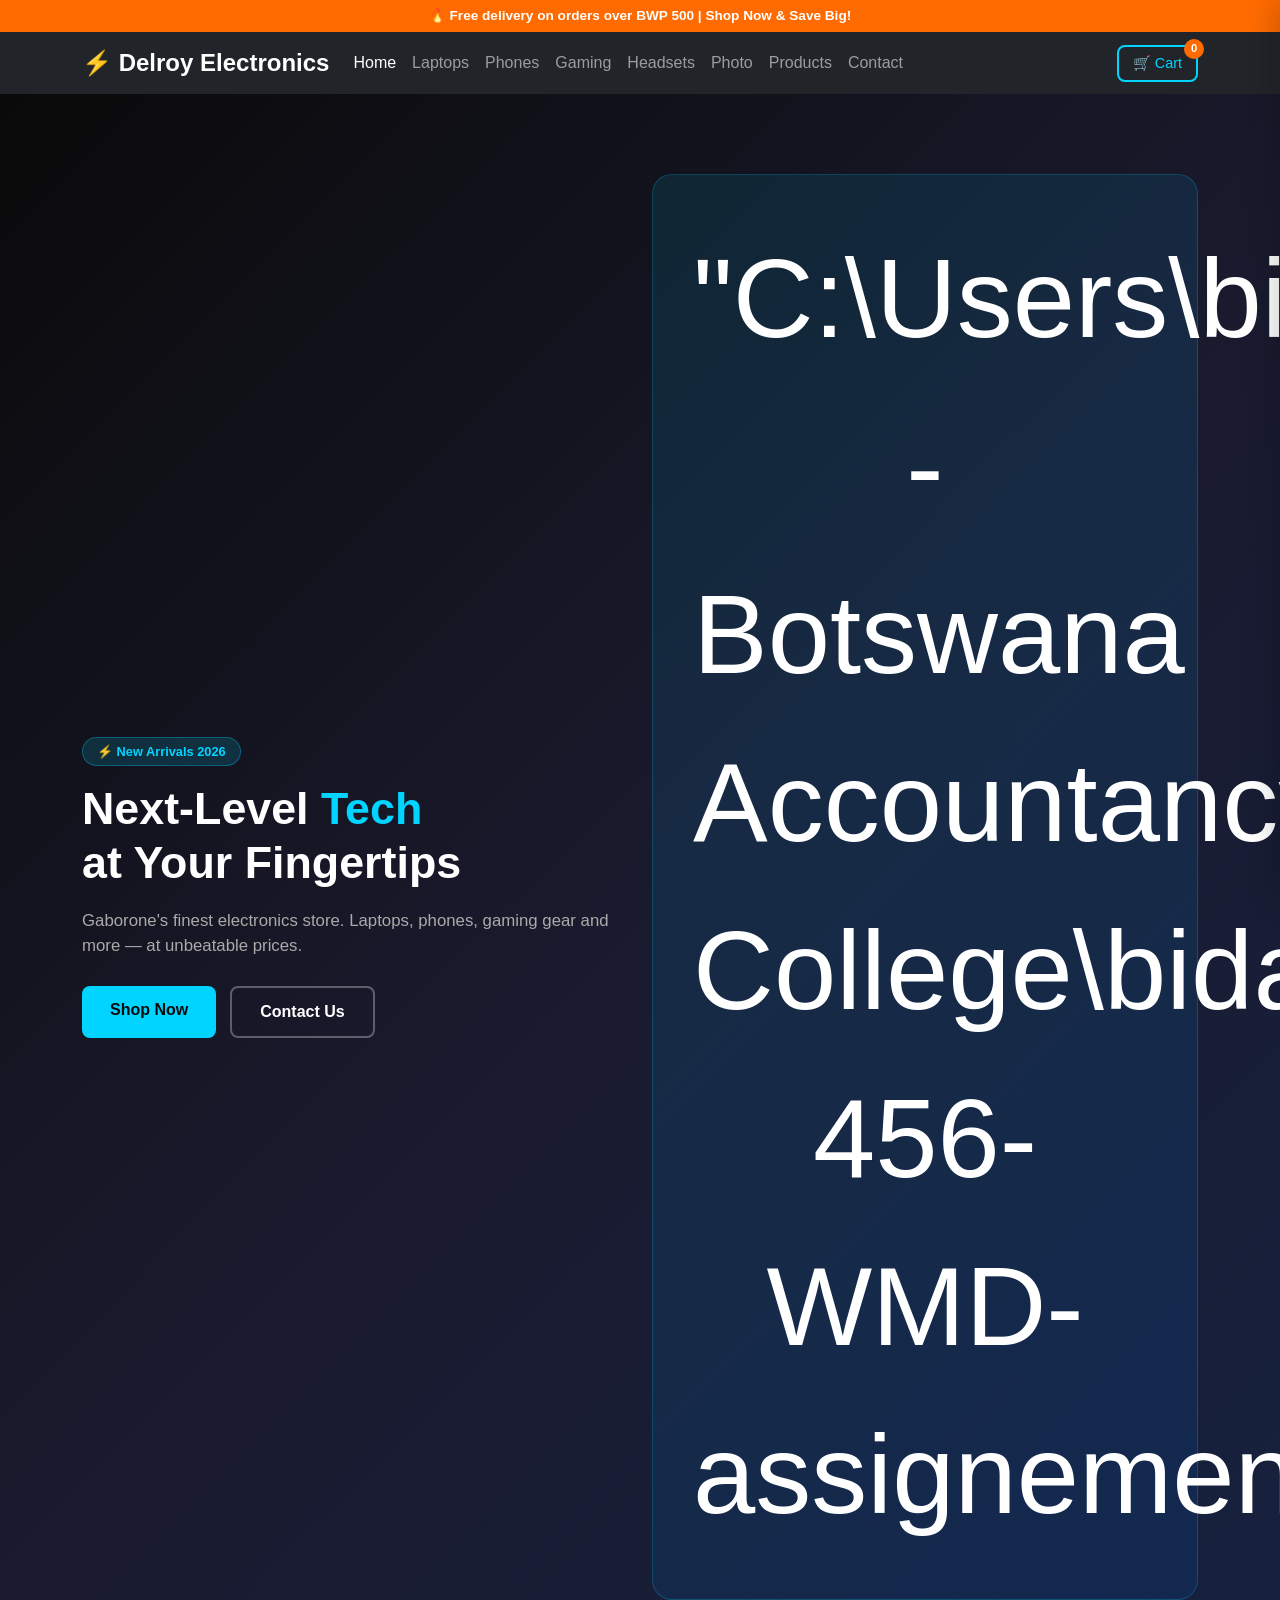
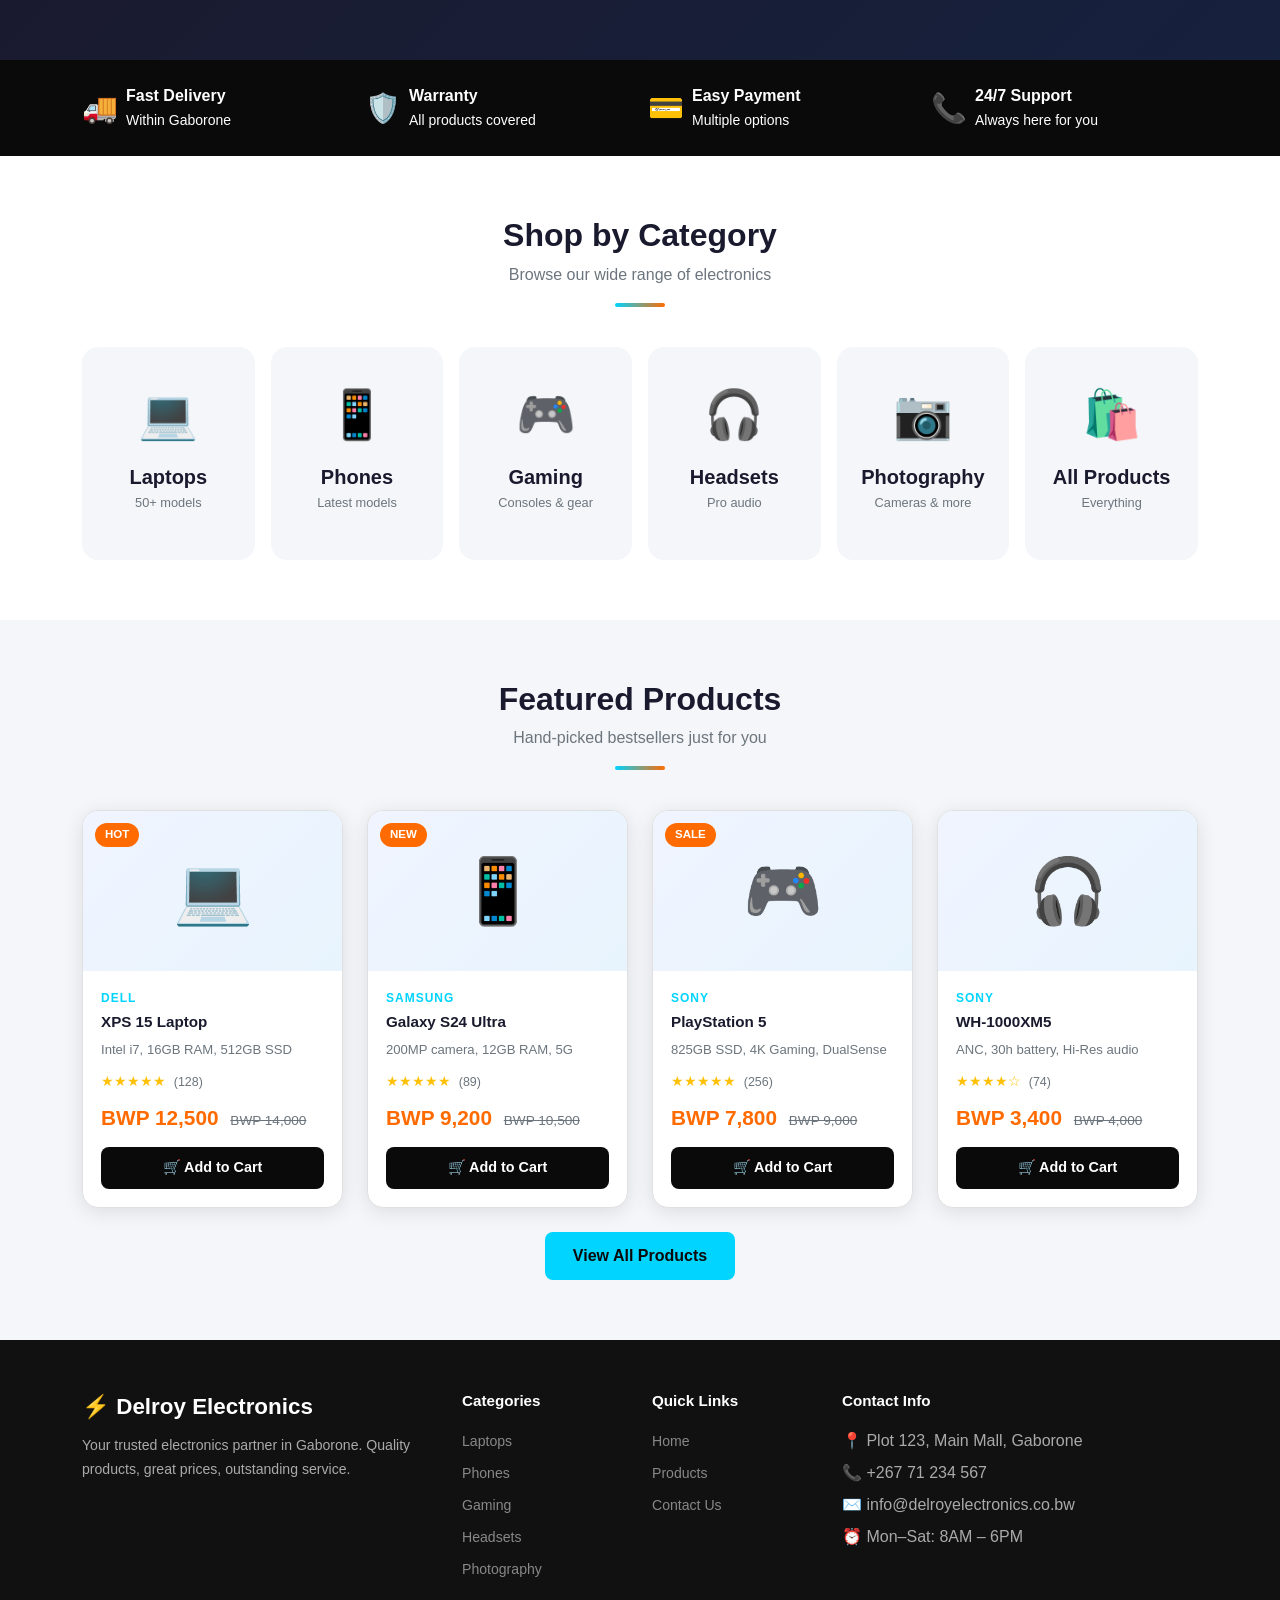
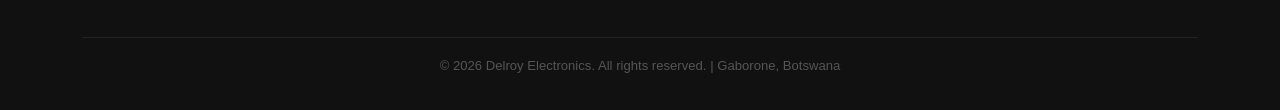
==== index.html @ 1f6e04e7 "commit" ====
<!DOCTYPE html>
<html lang="en">
<head>
  <meta charset="UTF-8" />
  <meta name="viewport" content="width=device-width, initial-scale=1.0" />
  <meta name="description" content="Delroy Electronics - Your premier electronics store in Gaborone." />
  <title>Delroy Electronics | Home</title>

  <!-- Bootstrap CSS -->
  <link rel="stylesheet" href="https://cdn.jsdelivr.net/npm/bootstrap@5.3.0/dist/css/bootstrap.min.css" />
  <!-- Your own CSS -->
  <link rel="stylesheet" href="css/style.css" />
</head>
<body>

  <!-- TOP BAR -->
  <div class="top-bar">
    🔥 Free delivery on orders over BWP 500 | Shop Now & Save Big!
  </div>

  <!-- NAVBAR -->
  <nav class="navbar navbar-expand-lg navbar-dark bg-dark sticky-top">
    <div class="container">

      <!-- LOGO / BRAND -->
      <a class="navbar-brand fw-bold fs-4" href="index.html">
        ⚡ Delroy Electronics
      </a>

      <!-- HAMBURGER for mobile -->
      <button class="navbar-toggler" type="button"
        data-bs-toggle="collapse" data-bs-target="#navMenu">
        <span class="navbar-toggler-icon"></span>
      </button>

      <!-- NAV LINKS -->
      <div class="collapse navbar-collapse" id="navMenu">
        <ul class="navbar-nav me-auto">
          <li class="nav-item"><a class="nav-link active" href="index.html">Home</a></li>
          <li class="nav-item"><a class="nav-link" href="Computers.html">Laptops</a></li>
          <li class="nav-item"><a class="nav-link" href="Cellphones.html">Phones</a></li>
          <li class="nav-item"><a class="nav-link" href="Gaming.html">Gaming</a></li>
          <li class="nav-item"><a class="nav-link" href="Headphones.html">Headsets</a></li>
          <li class="nav-item"><a class="nav-link" href="Photography & Videography.html">Photo</a></li>
          <li class="nav-item"><a class="nav-link" href="Products.html">Products</a></li>
          <li class="nav-item"><a class="nav-link" href="Contacts.html">Contact</a></li>
        </ul>

        <!-- CART BUTTON -->
        <button class="cart-btn" onclick="openCart()" aria-label="Open cart">
          🛒 Cart
          <span class="cart-badge">0</span>
        </button>
      </div>

    </div>
  </nav>

  <!-- HERO SECTION -->
  <section class="hero">
    <div class="container">
      <div class="row align-items-center">

        <div class="col-lg-6">
          <div class="hero-badge">⚡ New Arrivals 2026</div>
          <h1>Next-Level <span>Tech</span><br>at Your Fingertips</h1>
          <p>Gaborone's finest electronics store. Laptops, phones, gaming gear and more — at unbeatable prices.</p>
          <div class="hero-btns">
            <a href="Products.html" class="btn-primary-custom">Shop Now</a>
            <a href="Contacts.html" class="btn-outline-custom">Contact Us</a>
          </div>
        </div>

        <div class="col-lg-6 text-center mt-4 mt-lg-0">
          <div class="hero-image-box">"C:\Users\bida2\OneDrive - Botswana Accountancy College\bida25-456-WMD-assignement\images\OIP.webp" </div>
        </div>

      </div>
    </div>
  </section>

  <!-- FEATURES STRIP -->
  <div class="features-strip">
    <div class="container">
      <div class="row g-3 text-white">
        <div class="col-6 col-md-3 d-flex align-items-center gap-2">
          <span style="font-size:1.8rem">🚚</span>
          <div><strong>Fast Delivery</strong><br><small>Within Gaborone</small></div>
        </div>
        <div class="col-6 col-md-3 d-flex align-items-center gap-2">
          <span style="font-size:1.8rem">🛡️</span>
          <div><strong>Warranty</strong><br><small>All products covered</small></div>
        </div>
        <div class="col-6 col-md-3 d-flex align-items-center gap-2">
          <span style="font-size:1.8rem">💳</span>
          <div><strong>Easy Payment</strong><br><small>Multiple options</small></div>
        </div>
        <div class="col-6 col-md-3 d-flex align-items-center gap-2">
          <span style="font-size:1.8rem">📞</span>
          <div><strong>24/7 Support</strong><br><small>Always here for you</small></div>
        </div>
      </div>
    </div>
  </div>

  <!-- CATEGORIES SECTION -->
  <section class="categories-section">
    <div class="container">
      <div class="section-title">
        <h2>Shop by Category</h2>
        <p>Browse our wide range of electronics</p>
        <div class="title-line"></div>
      </div>
      <div class="row g-3">
        <div class="col-6 col-md-4 col-lg-2">
          <a href="Computers.html" class="category-card">
            <span class="category-icon">💻</span>
            <h5>Laptops</h5><p>50+ models</p>
          </a>
        </div>
        <div class="col-6 col-md-4 col-lg-2">
          <a href="Cellphones.html" class="category-card">
            <span class="category-icon">📱</span>
            <h5>Phones</h5><p>Latest models</p>
          </a>
        </div>
        <div class="col-6 col-md-4 col-lg-2">
          <a href="Gaming.html" class="category-card">
            <span class="category-icon">🎮</span>
            <h5>Gaming</h5><p>Consoles & gear</p>
          </a>
        </div>
        <div class="col-6 col-md-4 col-lg-2">
          <a href="Headphones.html" class="category-card">
            <span class="category-icon">🎧</span>
            <h5>Headsets</h5><p>Pro audio</p>
          </a>
        </div>
        <div class="col-6 col-md-4 col-lg-2">
          <a href="Photography & Videography.html" class="category-card">
            <span class="category-icon">📷</span>
            <h5>Photography</h5><p>Cameras & more</p>
          </a>
        </div>
        <div class="col-6 col-md-4 col-lg-2">
          <a href="Products.html" class="category-card">
            <span class="category-icon">🛍️</span>
            <h5>All Products</h5><p>Everything</p>
          </a>
        </div>
      </div>
    </div>
  </section>

  <!-- FEATURED PRODUCTS -->
  <section class="products-section">
    <div class="container">
      <div class="section-title">
        <h2>Featured Products</h2>
        <p>Hand-picked bestsellers just for you</p>
        <div class="title-line"></div>
      </div>
      <div class="row g-4">

        <div class="col-6 col-md-4 col-lg-3">
          <div class="product-card">
            <div class="product-img">
              💻 <span class="product-badge">HOT</span>
            </div>
            <div class="product-body">
              <div class="product-brand">Dell</div>
              <div class="product-name">XPS 15 Laptop</div>
              <div class="product-desc">Intel i7, 16GB RAM, 512GB SSD</div>
              <div class="product-rating">★★★★★ <span>(128)</span></div>
              <div class="product-price">BWP 12,500 <span class="old-price">BWP 14,000</span></div>
              <button class="btn-add-cart"
                onclick="handleAddToCart(this,'dell-xps','Dell XPS 15',12500,'💻')">
                🛒 Add to Cart
              </button>
            </div>
          </div>
        </div>

        <div class="col-6 col-md-4 col-lg-3">
          <div class="product-card">
            <div class="product-img">
              📱 <span class="product-badge">NEW</span>
            </div>
            <div class="product-body">
              <div class="product-brand">Samsung</div>
              <div class="product-name">Galaxy S24 Ultra</div>
              <div class="product-desc">200MP camera, 12GB RAM, 5G</div>
              <div class="product-rating">★★★★★ <span>(89)</span></div>
              <div class="product-price">BWP 9,200 <span class="old-price">BWP 10,500</span></div>
              <button class="btn-add-cart"
                onclick="handleAddToCart(this,'s24','Samsung S24 Ultra',9200,'📱')">
                🛒 Add to Cart
              </button>
            </div>
          </div>
        </div>

        <div class="col-6 col-md-4 col-lg-3">
          <div class="product-card">
            <div class="product-img">
              🎮 <span class="product-badge">SALE</span>
            </div>
            <div class="product-body">
              <div class="product-brand">Sony</div>
              <div class="product-name">PlayStation 5</div>
              <div class="product-desc">825GB SSD, 4K Gaming, DualSense</div>
              <div class="product-rating">★★★★★ <span>(256)</span></div>
              <div class="product-price">BWP 7,800 <span class="old-price">BWP 9,000</span></div>
              <button class="btn-add-cart"
                onclick="handleAddToCart(this,'ps5','PlayStation 5',7800,'🎮')">
                🛒 Add to Cart
              </button>
            </div>
          </div>
        </div>

        <div class="col-6 col-md-4 col-lg-3">
          <div class="product-card">
            <div class="product-img">🎧</div>
            <div class="product-body">
              <div class="product-brand">Sony</div>
              <div class="product-name">WH-1000XM5</div>
              <div class="product-desc">ANC, 30h battery, Hi-Res audio</div>
              <div class="product-rating">★★★★☆ <span>(74)</span></div>
              <div class="product-price">BWP 3,400 <span class="old-price">BWP 4,000</span></div>
              <button class="btn-add-cart"
                onclick="handleAddToCart(this,'xm5','Sony WH-1000XM5',3400,'🎧')">
                🛒 Add to Cart
              </button>
            </div>
          </div>
        </div>

      </div>
      <div class="text-center mt-4">
        <a href="Products.html" class="btn-primary-custom">View All Products</a>
      </div>
    </div>
  </section>

  <!-- FOOTER -->
  <footer>
    <div class="container">
      <div class="row g-4">
        <div class="col-12 col-md-4">
          <div class="footer-brand">
            <div class="brand-name">⚡ Delroy Electronics</div>
            <p>Your trusted electronics partner in Gaborone. Quality products, great prices, outstanding service.</p>
          </div>
        </div>
        <div class="col-6 col-md-2">
          <div class="footer-heading">Categories</div>
          <ul class="footer-links">
            <li><a href="Computers.html">Laptops</a></li>
            <li><a href="Cellphones.html">Phones</a></li>
            <li><a href="Gaming.html">Gaming</a></li>
            <li><a href="Headphones.html">Headsets</a></li>
            <li><a href="Photography & Videography.html">Photography</a></li>
          </ul>
        </div>
        <div class="col-6 col-md-2">
          <div class="footer-heading">Quick Links</div>
          <ul class="footer-links">
            <li><a href="index.html">Home</a></li>
            <li><a href="Products.html">Products</a></li>
            <li><a href="Contacts.html">Contact Us</a></li>
          </ul>
        </div>
        <div class="col-12 col-md-4">
          <div class="footer-heading">Contact Info</div>
          <ul class="footer-links">
            <li>📍 Plot 123, Main Mall, Gaborone</li>
            <li>📞 +267 71 234 567</li>
            <li>✉️ info@delroyelectronics.co.bw</li>
            <li>⏰ Mon–Sat: 8AM – 6PM</li>
          </ul>
        </div>
      </div>
      <div class="footer-bottom">
        <p>&copy; 2026 Delroy Electronics. All rights reserved. | Gaborone, Botswana</p>
      </div>
    </div>
  </footer>

  <!-- CART SIDEBAR -->
  <div class="cart-overlay"></div>
  <div class="cart-sidebar">
    <div class="cart-header">
      <h5>🛒 Your Cart</h5>
      <button class="cart-close" onclick="closeCart()">✕</button>
    </div>
    <div class="cart-body"></div>
    <div class="cart-footer">
      <div class="cart-total">
        <span>Total:</span>
        <span class="total-price cart-total-price">BWP 0.00</span>
      </div>
      <button class="btn-checkout"
        onclick="alert('Please contact us to complete your order.')">
        Checkout →
      </button>
    </div>
  </div>

  <!-- TOAST NOTIFICATION -->
  <div class="toast-cart">
    <span>✅</span>
    <span class="toast-msg"></span>
  </div>

  <!-- Bootstrap JS -->
  <script src="https://cdn.jsdelivr.net/npm/bootstrap@5.3.0/dist/js/bootstrap.bundle.min.js"></script>
  <!-- Your Cart JS -->
  <script src="js/cart.js"></script>

</body>
</html>
---- css/style.css ----
/* ===== CSS VARIABLES ===== */
:root {
  --primary: #0a0a0a;
  --accent: #00d4ff;
  --accent2: #ff6b00;
  --bg: #f4f6f9;
  --white: #ffffff;
  --text: #1a1a2e;
  --text-light: #6c757d;
  --footer-bg: #111111;
  --border: #e0e0e0;
  --shadow: 0 4px 20px rgba(0,0,0,0.1);
  --shadow-hover: 0 8px 32px rgba(0,212,255,0.18);
}

* { margin: 0; padding: 0; box-sizing: border-box; }

body {
  font-family: 'Segoe UI', Tahoma, Geneva, Verdana, sans-serif;
  background: var(--bg);
  color: var(--text);
}

/* TOP BAR */
.top-bar {
  background: var(--accent2);
  color: white;
  text-align: center;
  padding: 6px;
  font-size: 0.85rem;
  font-weight: 600;
}

/* CART BUTTON */
.cart-btn {
  position: relative;
  background: transparent;
  border: 2px solid #00d4ff;
  color: #00d4ff;
  border-radius: 8px;
  padding: 6px 14px;
  font-size: 0.9rem;
  cursor: pointer;
  transition: all 0.2s;
}
.cart-btn:hover { background: #00d4ff; color: #0a0a0a; }
.cart-badge {
  position: absolute;
  top: -8px; right: -8px;
  background: #ff6b00;
  color: white;
  border-radius: 50%;
  width: 20px; height: 20px;
  font-size: 0.7rem;
  display: flex; align-items: center; justify-content: center;
  font-weight: 700;
}

/* HERO */
.hero {
  background: linear-gradient(135deg, #0a0a0a 0%, #1a1a2e 50%, #16213e 100%);
  color: white;
  padding: 80px 0 60px;
}
.hero-badge {
  display: inline-block;
  background: rgba(0,212,255,0.15);
  border: 1px solid rgba(0,212,255,0.3);
  color: #00d4ff;
  padding: 4px 14px;
  border-radius: 20px;
  font-size: 0.8rem;
  font-weight: 600;
  margin-bottom: 16px;
}
.hero h1 { font-size: 2.8rem; font-weight: 900; line-height: 1.2; margin-bottom: 18px; }
.hero h1 span { color: #00d4ff; }
.hero p { font-size: 1.05rem; color: #aaa; margin-bottom: 28px; }
.hero-btns { display: flex; gap: 14px; flex-wrap: wrap; }
.hero-image-box {
  background: linear-gradient(135deg, rgba(0,212,255,0.1), rgba(0,119,255,0.1));
  border: 1px solid rgba(0,212,255,0.2);
  border-radius: 20px;
  padding: 40px;
  font-size: 7rem;
  animation: float 4s ease-in-out infinite;
}
@keyframes float {
  0%, 100% { transform: translateY(0); }
  50% { transform: translateY(-14px); }
}

/* BUTTONS */
.btn-primary-custom {
  background: #00d4ff; color: #0a0a0a;
  border: none; padding: 12px 28px;
  border-radius: 8px; font-weight: 700;
  cursor: pointer; transition: all 0.2s;
  text-decoration: none; display: inline-block;
}
.btn-primary-custom:hover {
  background: #00b8e0; transform: translateY(-2px);
  box-shadow: 0 6px 20px rgba(0,212,255,0.3); color: #0a0a0a;
}
.btn-outline-custom {
  background: transparent; color: white;
  border: 2px solid rgba(255,255,255,0.3);
  padding: 12px 28px; border-radius: 8px;
  font-weight: 600; cursor: pointer;
  transition: all 0.2s; text-decoration: none; display: inline-block;
}
.btn-outline-custom:hover { border-color: white; color: white; }

/* FEATURES STRIP */
.features-strip { background: #0a0a0a; padding: 24px 0; }

/* SECTION TITLES */
.section-title { text-align: center; margin-bottom: 40px; }
.section-title h2 { font-size: 2rem; font-weight: 800; margin-bottom: 8px; }
.section-title p { color: var(--text-light); }
.title-line {
  width: 50px; height: 4px;
  background: linear-gradient(90deg, #00d4ff, #ff6b00);
  border-radius: 2px; margin: 10px auto 0;
}

/* CATEGORIES */
.categories-section { padding: 60px 0; background: white; }
.category-card {
  background: var(--bg); border-radius: 16px;
  padding: 30px 20px; text-align: center;
  text-decoration: none; color: var(--text);
  display: block; transition: all 0.3s;
  border: 2px solid transparent; height: 100%;
}
.category-card:hover {
  border-color: #00d4ff; background: white;
  box-shadow: var(--shadow-hover); transform: translateY(-6px); color: var(--text);
}
.category-icon { font-size: 3rem; margin-bottom: 14px; display: block; }
.category-card h5 { font-weight: 700; margin-bottom: 4px; }
.category-card p { font-size: 0.8rem; color: var(--text-light); }

/* PRODUCTS */
.products-section { padding: 60px 0; }
.product-card {
  background: white; border-radius: 16px;
  overflow: hidden; box-shadow: var(--shadow);
  transition: all 0.3s; height: 100%;
  display: flex; flex-direction: column;
  border: 1px solid var(--border);
}
.product-card:hover { box-shadow: var(--shadow-hover); transform: translateY(-5px); }
.product-img {
  background: linear-gradient(135deg, #f0f4ff, #e8f4fd);
  padding: 30px; text-align: center; font-size: 4rem;
  min-height: 160px; display: flex;
  align-items: center; justify-content: center; position: relative;
}
.product-badge {
  position: absolute; top: 12px; left: 12px;
  background: #ff6b00; color: white;
  padding: 3px 10px; border-radius: 20px;
  font-size: 0.72rem; font-weight: 700;
}
.product-body { padding: 18px; flex: 1; display: flex; flex-direction: column; }
.product-brand { font-size: 0.75rem; color: #00d4ff; font-weight: 700; text-transform: uppercase; letter-spacing: 1px; margin-bottom: 4px; }
.product-name { font-size: 0.95rem; font-weight: 700; margin-bottom: 6px; }
.product-desc { font-size: 0.82rem; color: var(--text-light); margin-bottom: 12px; flex: 1; }
.product-rating { color: #ffc107; font-size: 0.85rem; margin-bottom: 10px; }
.product-rating span { color: var(--text-light); font-size: 0.78rem; margin-left: 4px; }
.product-price { font-size: 1.3rem; font-weight: 900; color: #ff6b00; margin-bottom: 14px; }
.old-price { font-size: 0.85rem; color: var(--text-light); text-decoration: line-through; font-weight: 400; margin-left: 6px; }
.btn-add-cart {
  background: #0a0a0a; color: white; border: none;
  padding: 10px; border-radius: 8px; font-weight: 600;
  font-size: 0.9rem; cursor: pointer; width: 100%; transition: all 0.2s;
}
.btn-add-cart:hover { background: #00d4ff; color: #0a0a0a; }
.btn-add-cart.added { background: #28a745; color: white; }

/* FOOTER */
footer { background: #111; color: #aaa; padding: 50px 0 0; }
.brand-name { font-size: 1.4rem; color: white; font-weight: 900; }
.footer-brand p { font-size: 0.88rem; margin-top: 10px; line-height: 1.7; }
.footer-heading { color: white; font-weight: 700; font-size: 0.95rem; margin-bottom: 16px; }
.footer-links { list-style: none; padding: 0; }
.footer-links li { margin-bottom: 8px; }
.footer-links a { color: #888; text-decoration: none; font-size: 0.88rem; transition: color 0.2s; }
.footer-links a:hover { color: #00d4ff; }
.footer-bottom { border-top: 1px solid #222; padding: 18px 0; margin-top: 40px; text-align: center; font-size: 0.82rem; color: #555; }

/* CART SIDEBAR */
.cart-overlay {
  position: fixed; top: 0; left: 0; width: 100%; height: 100%;
  background: rgba(0,0,0,0.5); z-index: 2000; display: none;
}
.cart-overlay.open { display: block; }
.cart-sidebar {
  position: fixed; top: 0; right: -420px;
  width: 420px; max-width: 100vw; height: 100%;
  background: white; z-index: 2001;
  transition: right 0.3s ease;
  display: flex; flex-direction: column;
  box-shadow: -4px 0 30px rgba(0,0,0,0.2);
}
.cart-sidebar.open { right: 0; }
.cart-header {
  background: #0a0a0a; color: white;
  padding: 20px 24px;
  display: flex; align-items: center; justify-content: space-between;
}
.cart-header h5 { margin: 0; font-weight: 700; }
.cart-close { background: none; border: none; color: white; font-size: 1.4rem; cursor: pointer; }
.cart-body { flex: 1; overflow-y: auto; padding: 20px; }
.cart-item {
  display: flex; gap: 14px; align-items: center;
  padding: 14px 0; border-bottom: 1px solid var(--border);
}
.cart-item-img {
  font-size: 2.2rem; background: var(--bg); border-radius: 10px;
  width: 60px; height: 60px;
  display: flex; align-items: center; justify-content: center; flex-shrink: 0;
}
.cart-item-info { flex: 1; }
.cart-item-info .name { font-weight: 700; font-size: 0.9rem; margin-bottom: 4px; }
.cart-item-info .price { color: #ff6b00; font-weight: 700; }
.cart-item-qty { display: flex; align-items: center; gap: 8px; margin-top: 6px; }
.qty-btn {
  background: var(--bg); border: 1px solid var(--border);
  border-radius: 4px; width: 26px; height: 26px;
  display: flex; align-items: center; justify-content: center;
  cursor: pointer; font-weight: 700; transition: all 0.15s;
}
.qty-btn:hover { background: #00d4ff; color: white; border-color: #00d4ff; }
.qty-num { font-weight: 700; min-width: 20px; text-align: center; }
.remove-item { background: none; border: none; color: #ccc; cursor: pointer; font-size: 1rem; transition: color 0.2s; }
.remove-item:hover { color: #e74c3c; }
.cart-footer { padding: 20px 24px; border-top: 1px solid var(--border); }
.cart-total { display: flex; justify-content: space-between; font-size: 1.1rem; font-weight: 800; margin-bottom: 16px; }
.cart-total .total-price { color: #ff6b00; }
.btn-checkout {
  background: #ff6b00; color: white; border: none;
  padding: 14px; border-radius: 10px; font-weight: 700;
  font-size: 1rem; width: 100%; cursor: pointer; transition: all 0.2s;
}
.btn-checkout:hover { background: #e05e00; }

/* TOAST */
.toast-cart {
  position: fixed; bottom: 24px; right: 24px;
  background: #0a0a0a; color: white;
  padding: 14px 20px; border-radius: 12px;
  display: flex; align-items: center; gap: 10px;
  box-shadow: 0 6px 24px rgba(0,0,0,0.3);
  z-index: 3000; transform: translateY(80px); opacity: 0;
  transition: all 0.3s; font-size: 0.9rem; font-weight: 600;
  border-left: 4px solid #00d4ff;
}
.toast-cart.show { transform: translateY(0); opacity: 1; }

/* RESPONSIVE */
@media (max-width: 768px) {
  .hero h1 { font-size: 1.9rem; }
  .hero-image-box { font-size: 5rem; padding: 30px; }
  .cart-sidebar { width: 100%; }
}
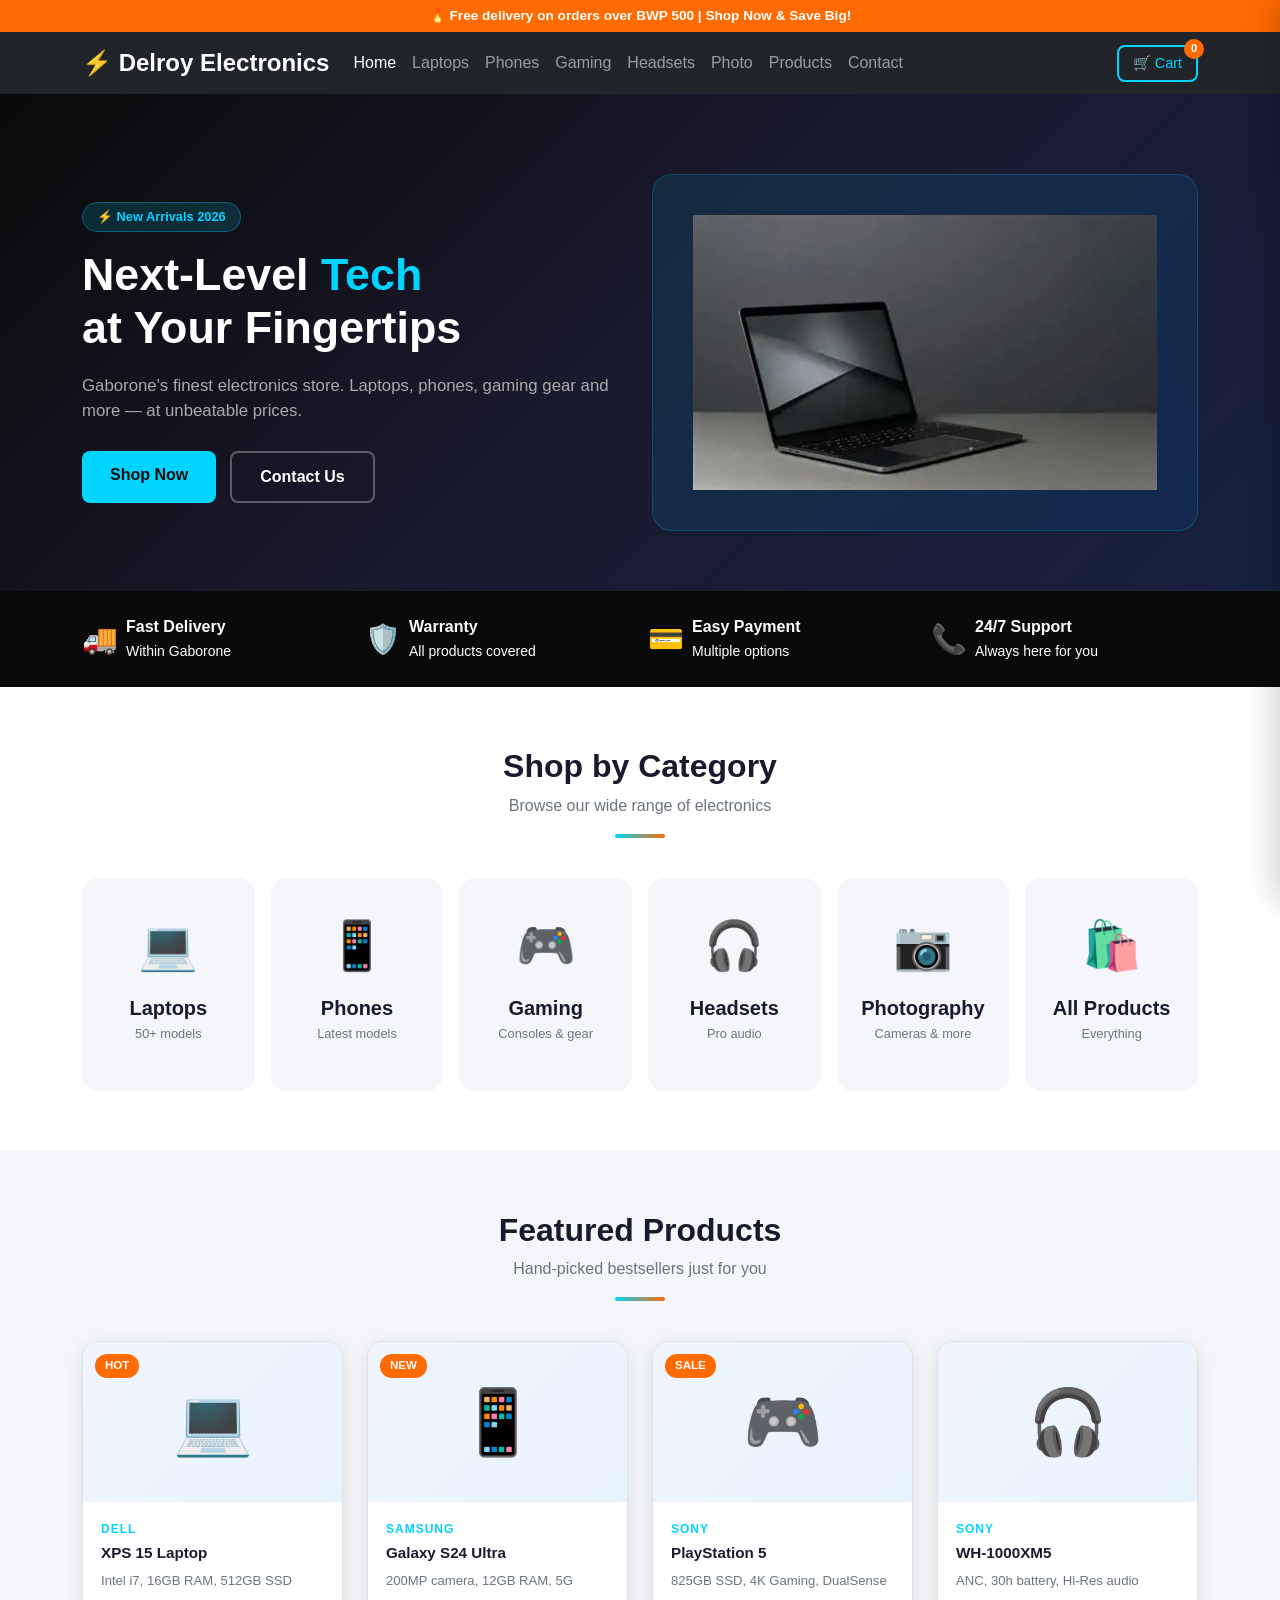
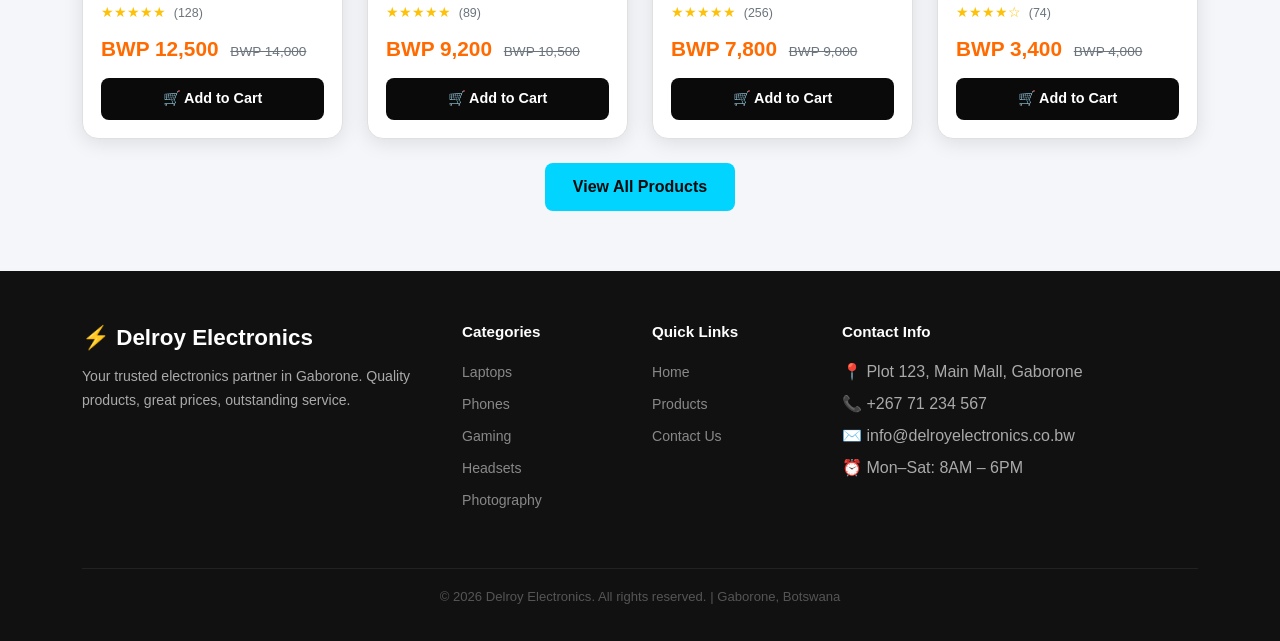
==== commit 9ef108d9: "commit" ====
--- a/index.html
+++ b/index.html
@@ -72,7 +72,7 @@
         </div>
 
         <div class="col-lg-6 text-center mt-4 mt-lg-0">
-          <div class="hero-image-box">"C:\Users\bida2\OneDrive - Botswana Accountancy College\bida25-456-WMD-assignement\images\OIP.webp" </div>
+          <div class="hero-image-box"><img src="images/OIP.webp" alt="Hero Image" class="img-fluid" /></div>
         </div>
 
       </div>
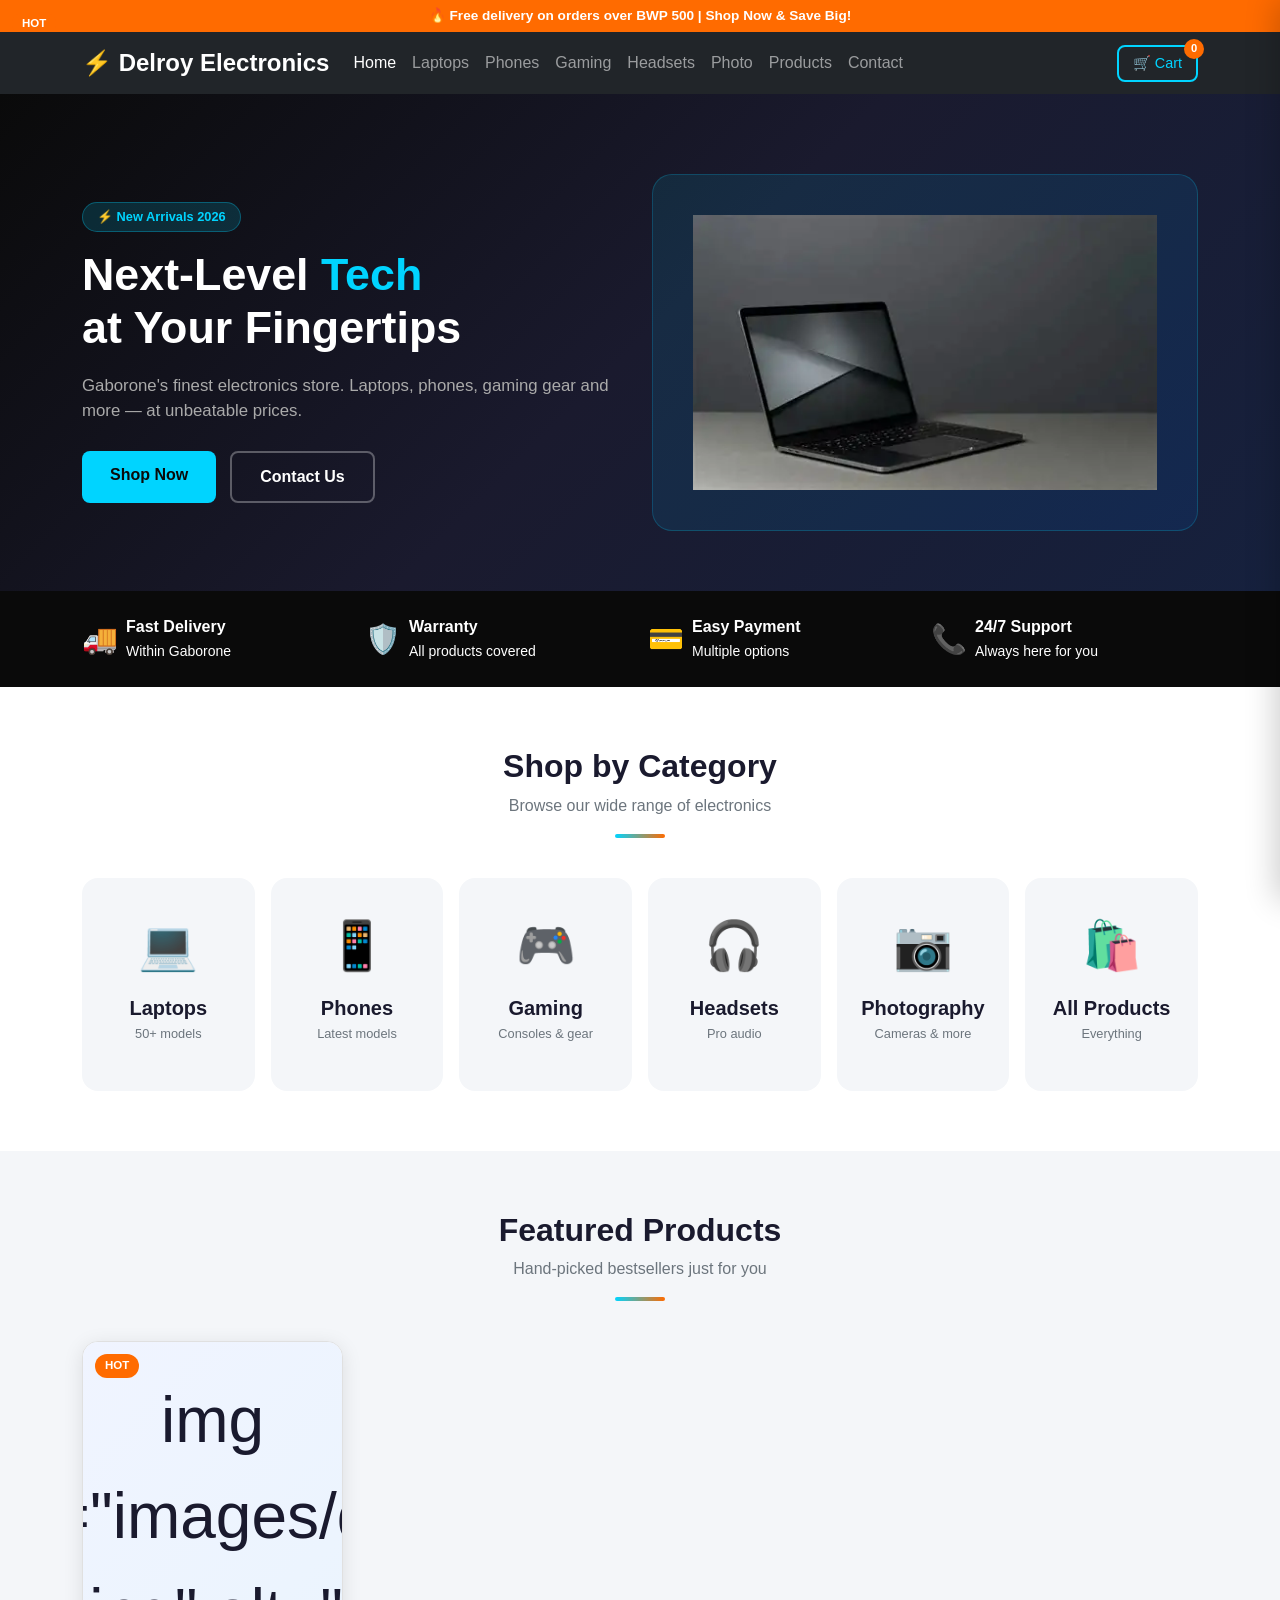
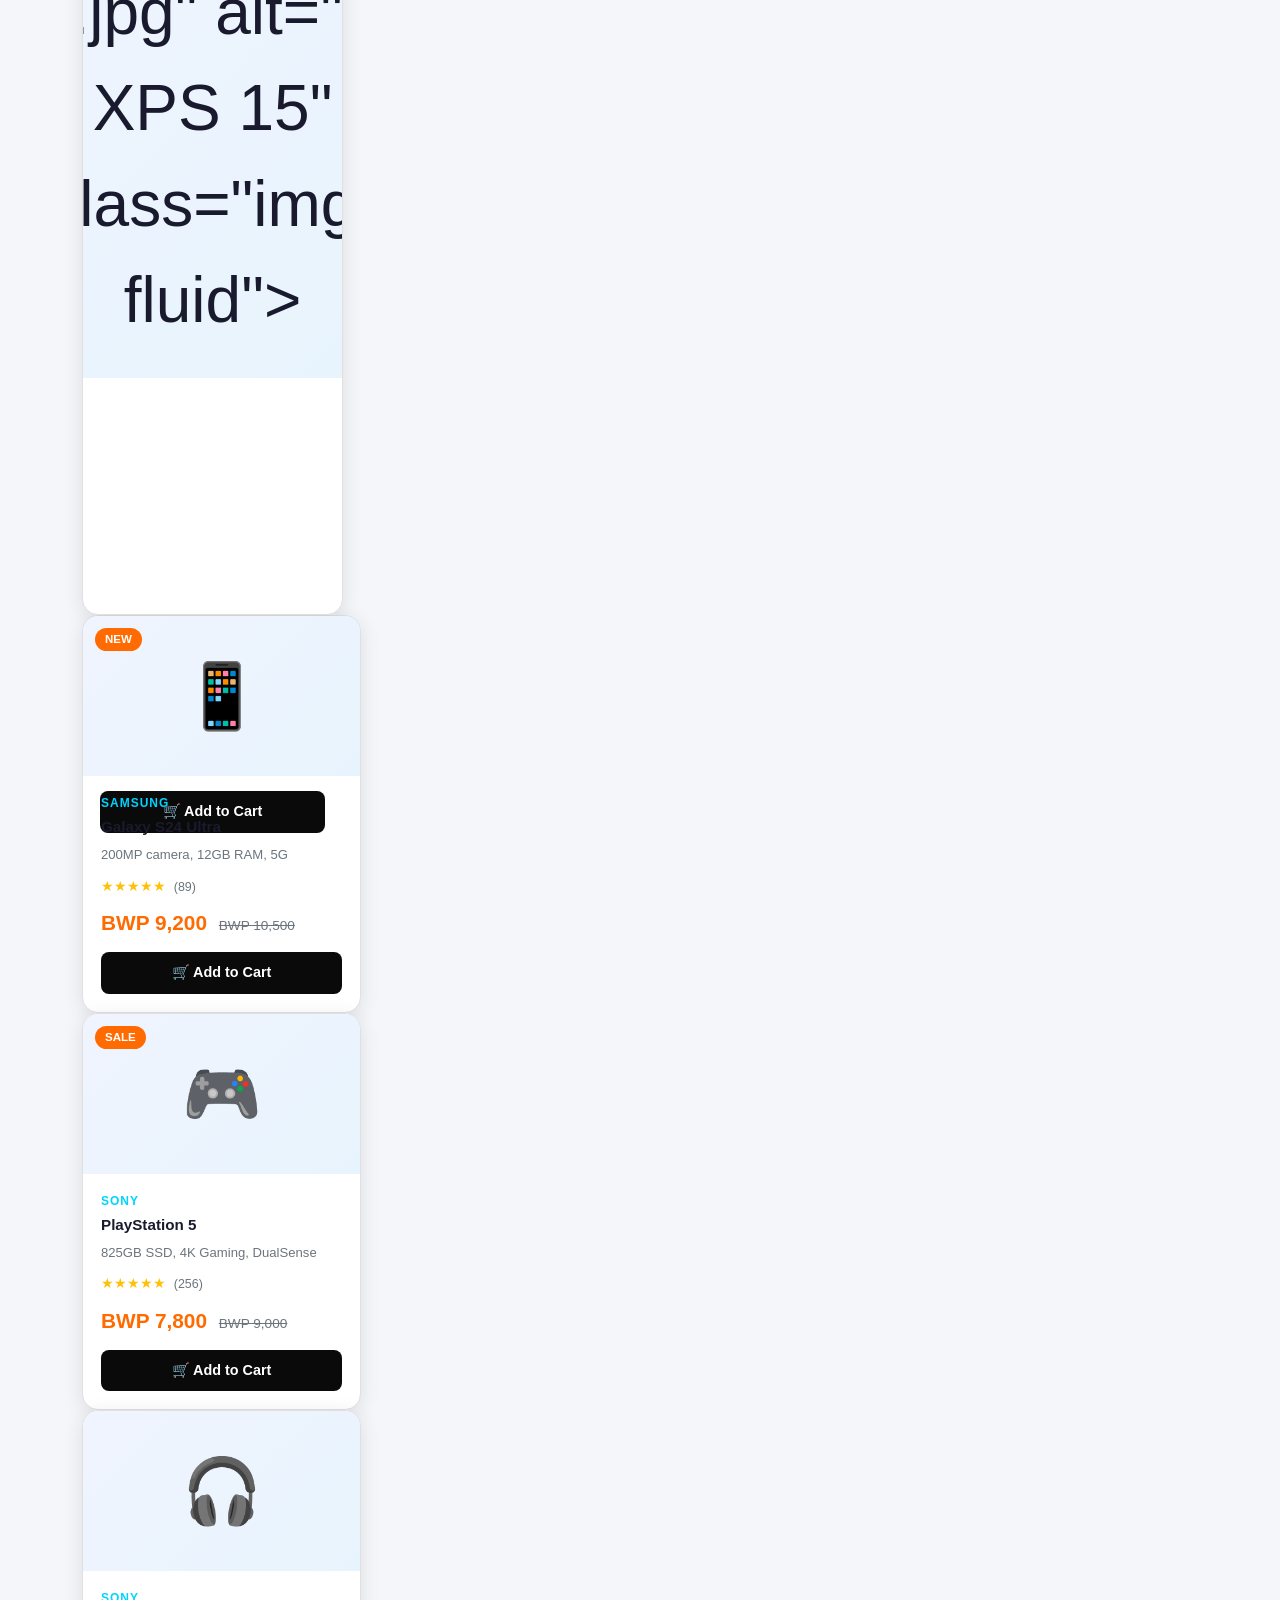
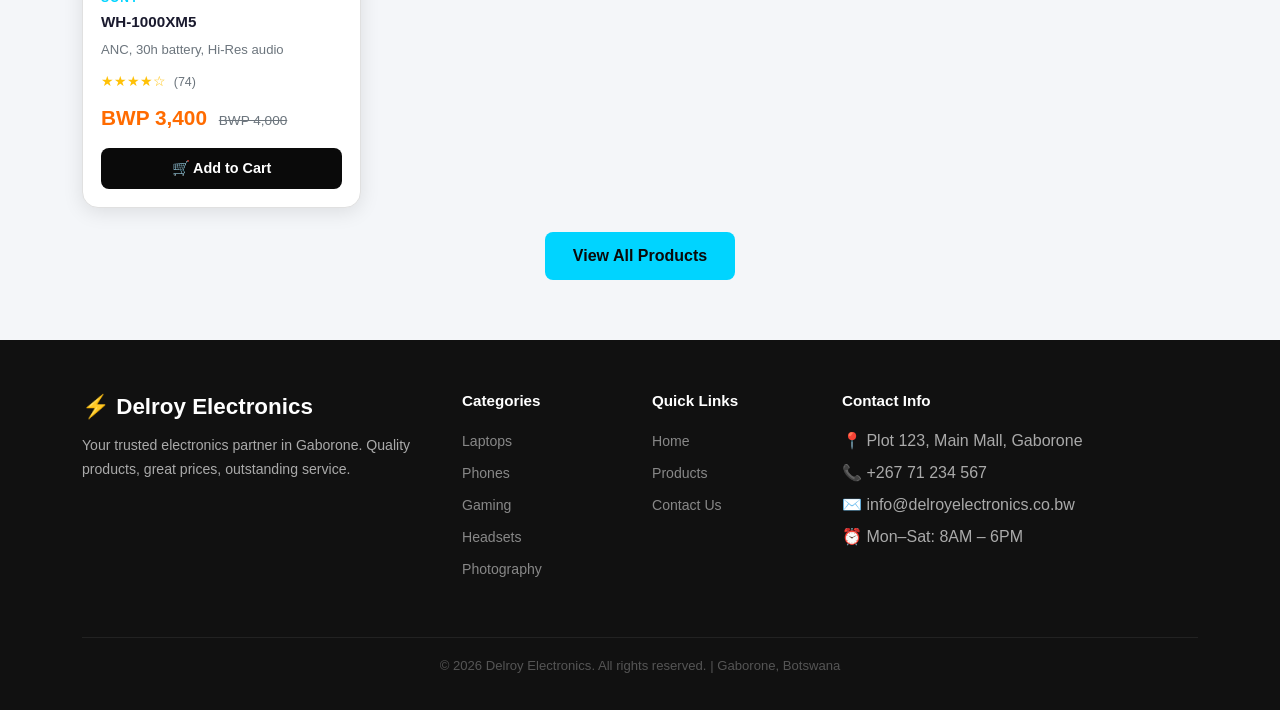
==== commit bc3e1604: "commit" ====
--- a/index.html
+++ b/index.html
@@ -164,8 +164,8 @@
 
         <div class="col-6 col-md-4 col-lg-3">
           <div class="product-card">
-            <div class="product-img">
-              💻 <span class="product-badge">HOT</span>
+            <div class="product-img">img src="images/dell-xps.jpg" alt="Dell XPS 15" class="img-fluid"><span class="product-badge">HOT</span></div>
+             <span class="product-badge">HOT</span>
             </div>
             <div class="product-body">
               <div class="product-brand">Dell</div>
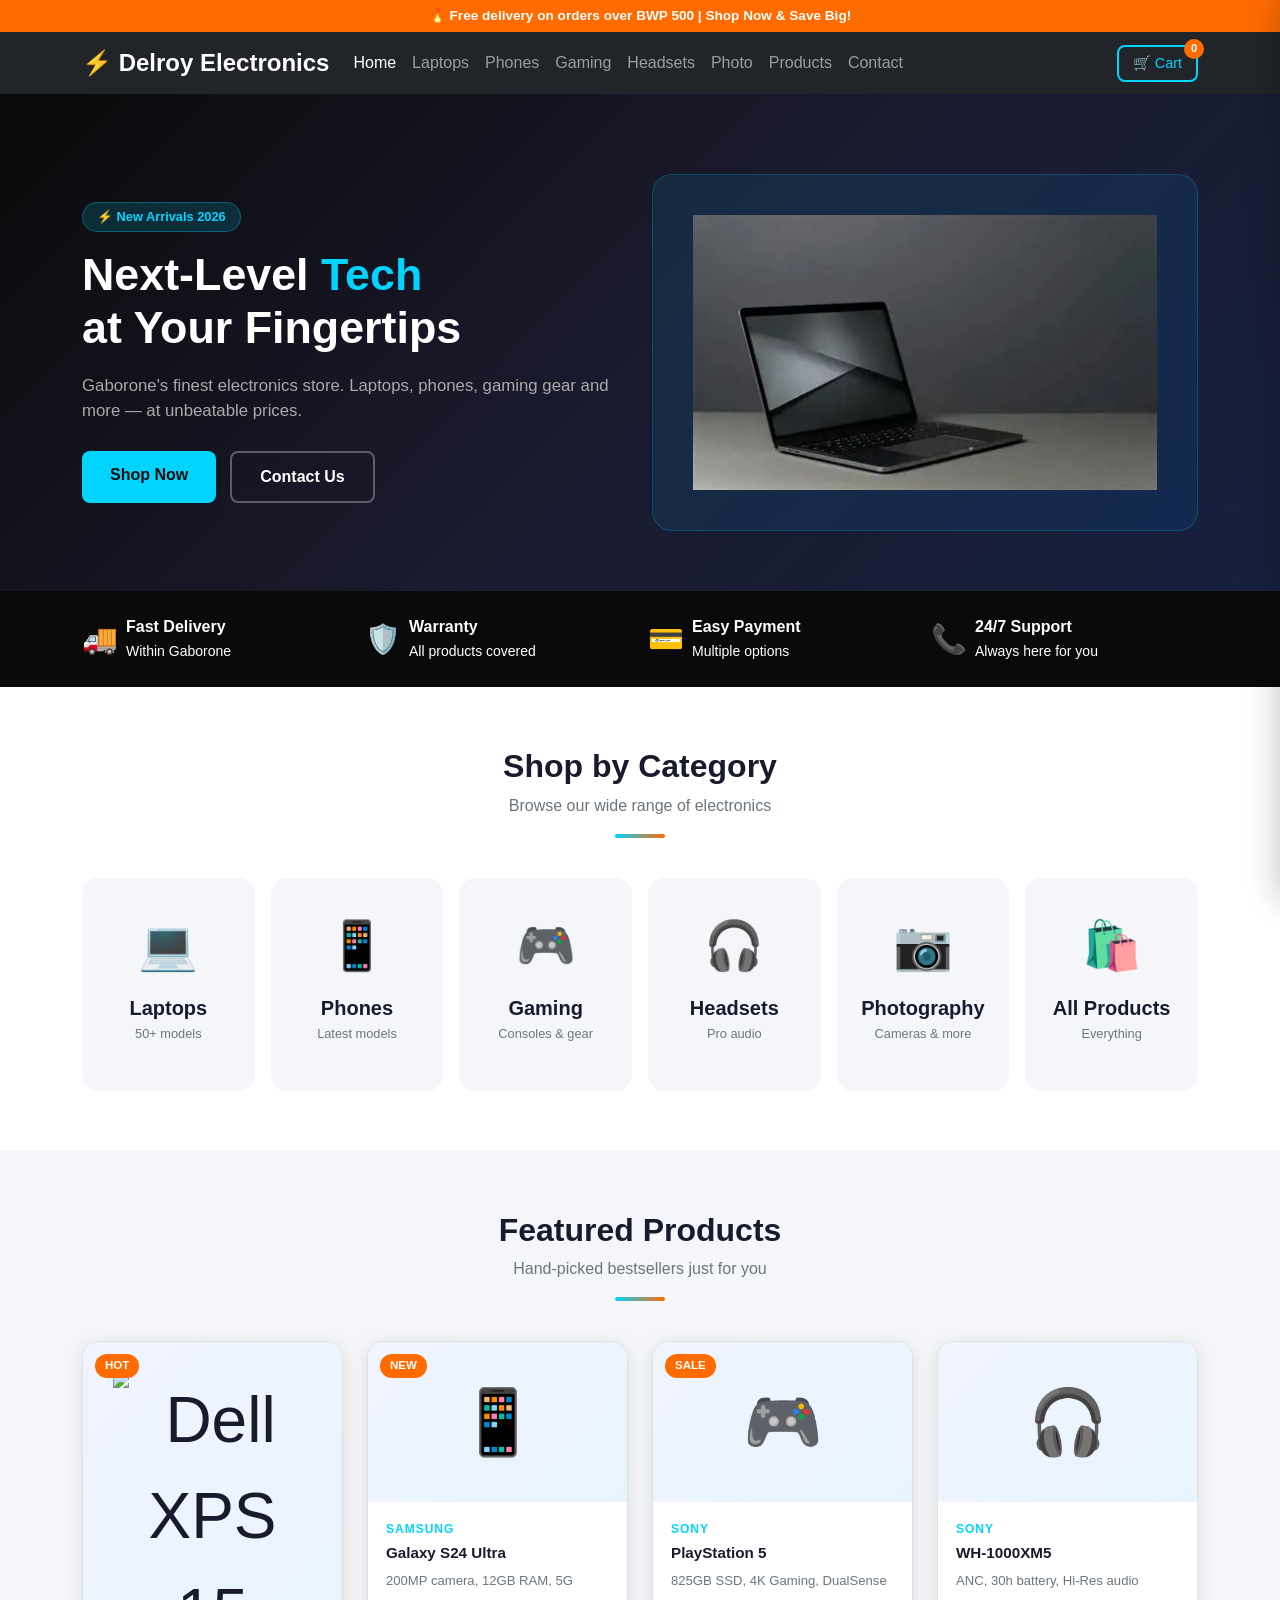
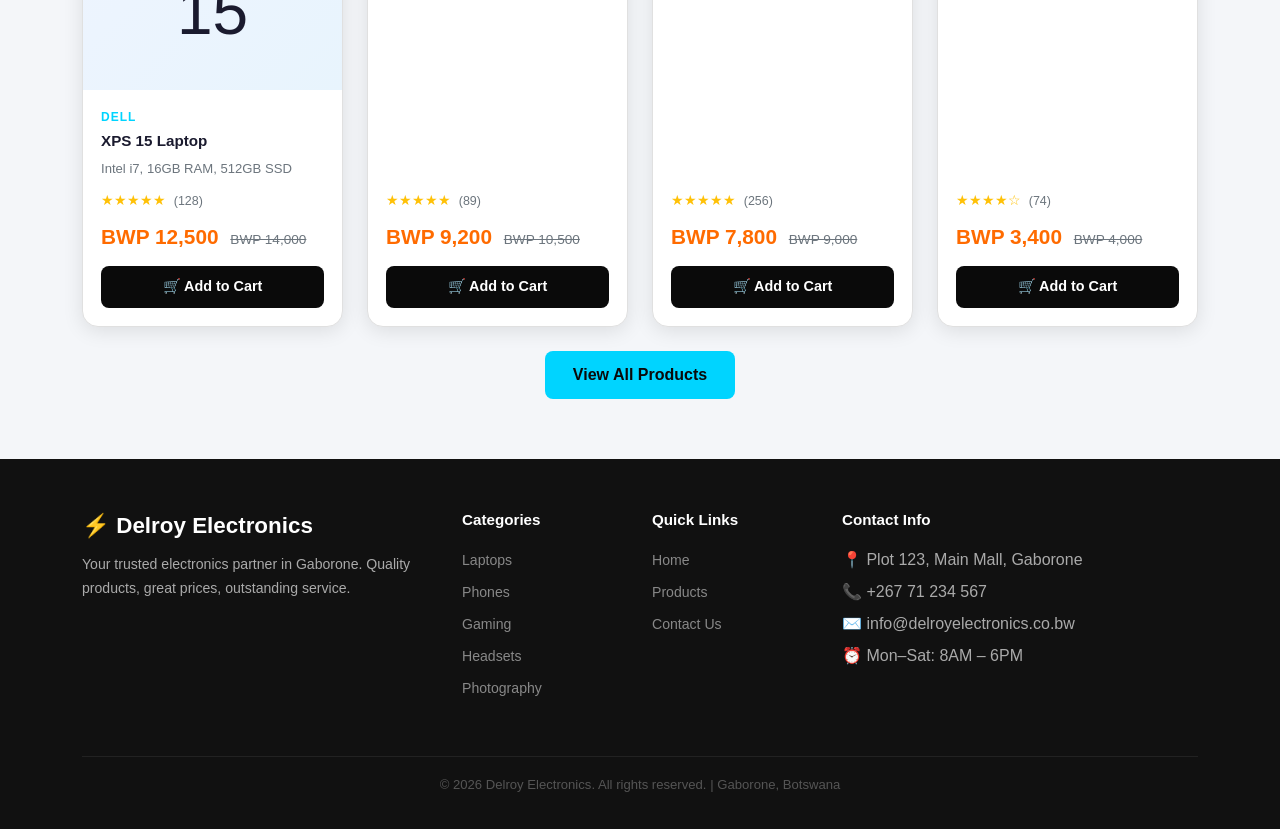
==== commit cb7df0b5: "commit" ====
--- a/index.html
+++ b/index.html
@@ -164,8 +164,9 @@
 
         <div class="col-6 col-md-4 col-lg-3">
           <div class="product-card">
-            <div class="product-img">img src="images/dell-xps.jpg" alt="Dell XPS 15" class="img-fluid"><span class="product-badge">HOT</span></div>
-             <span class="product-badge">HOT</span>
+            <div class="product-img">
+              <img src="images/dellxps.jpg" alt="Dell XPS 15" class="img-fluid">
+              <span class="product-badge">HOT</span>
             </div>
             <div class="product-body">
               <div class="product-brand">Dell</div>
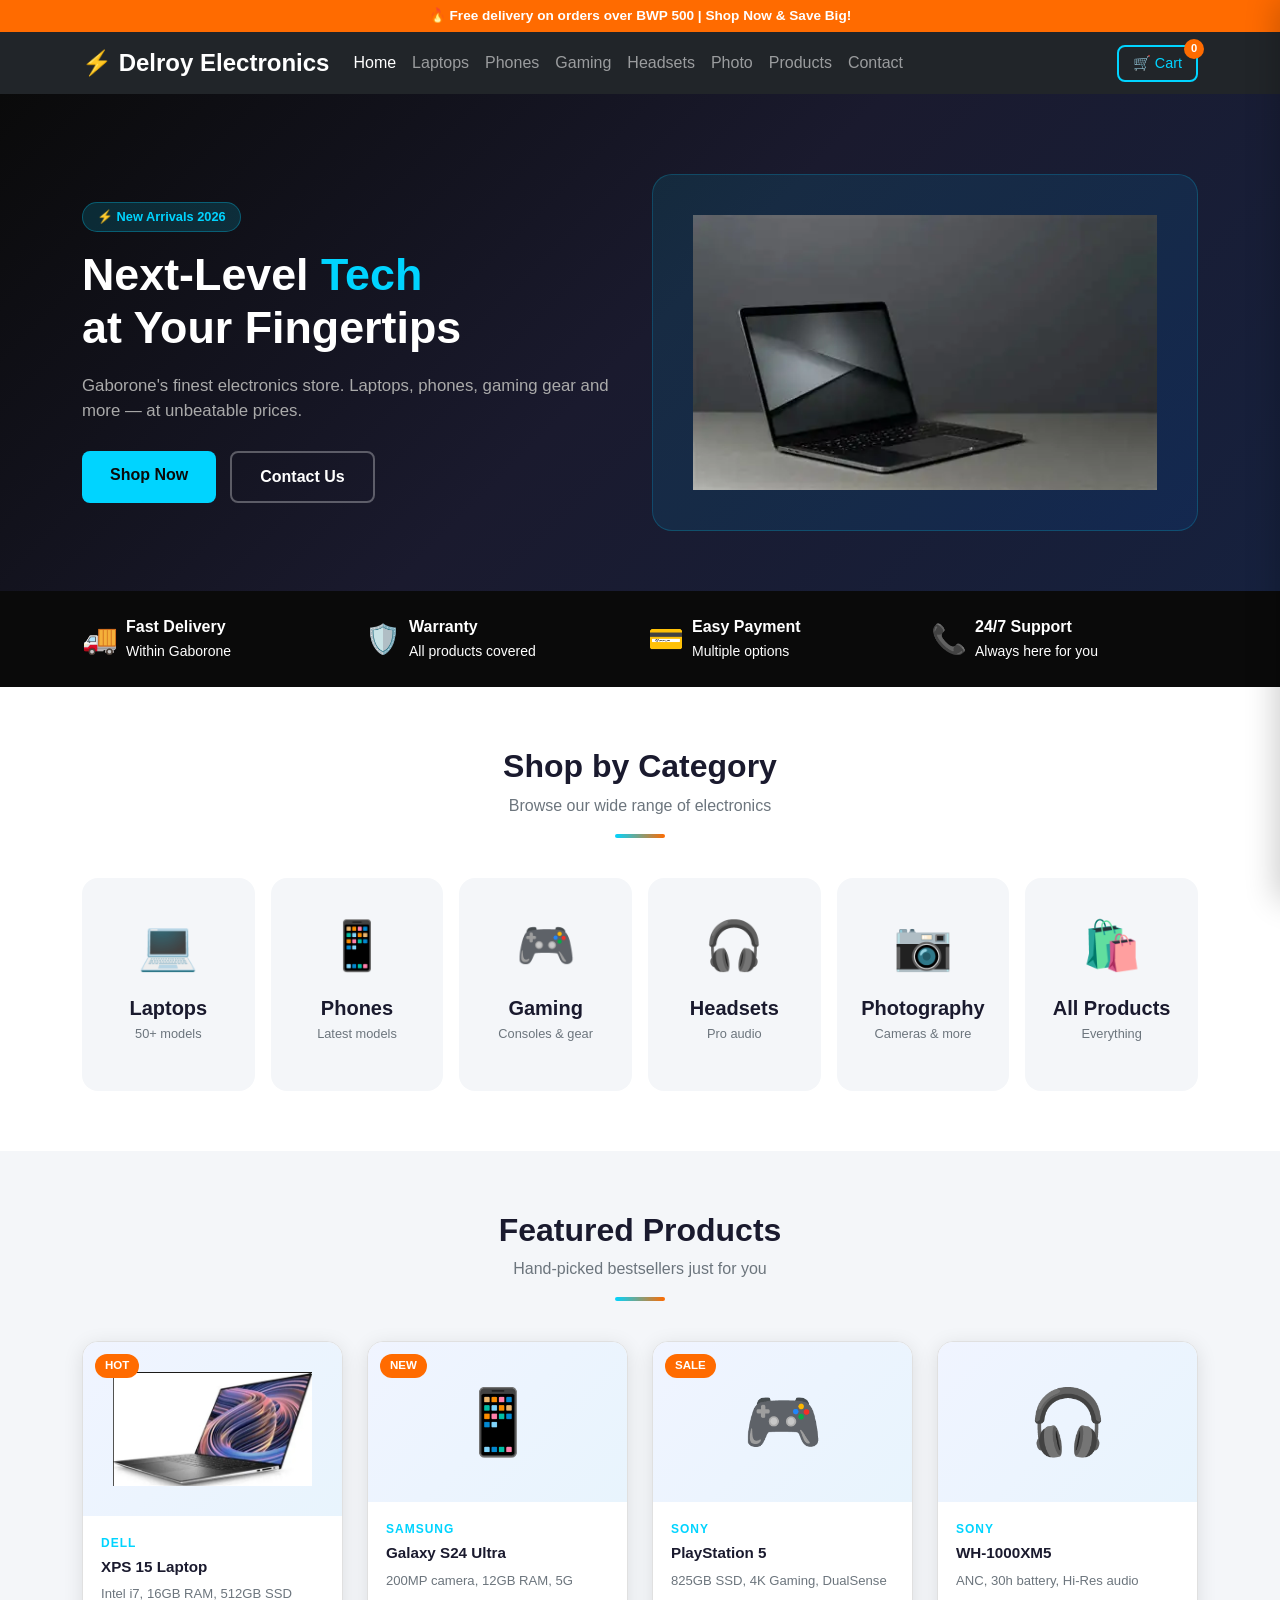
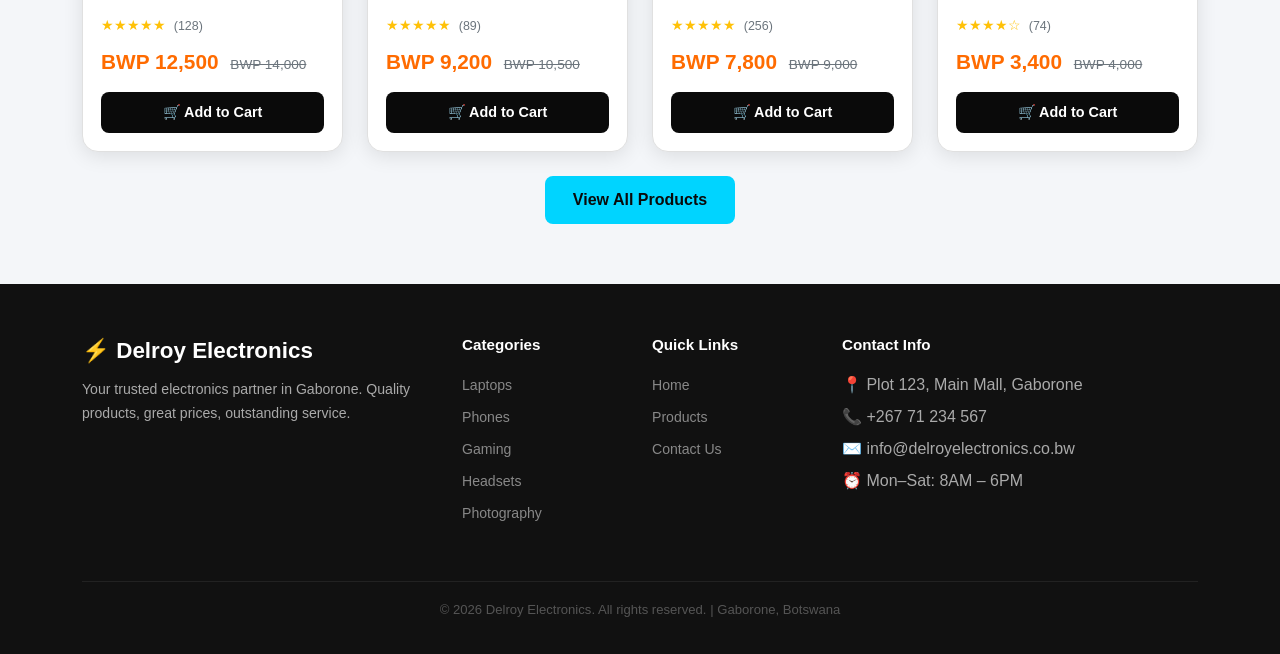
==== commit 25ac29bb: "commit" ====
--- a/index.html
+++ b/index.html
@@ -165,7 +165,7 @@
         <div class="col-6 col-md-4 col-lg-3">
           <div class="product-card">
             <div class="product-img">
-              <img src="images/dellxps.jpg" alt="Dell XPS 15" class="img-fluid">
+              <img src="images/Del.jpeg" alt="Dell XPS 15" class="img-fluid">
               <span class="product-badge">HOT</span>
             </div>
             <div class="product-body">
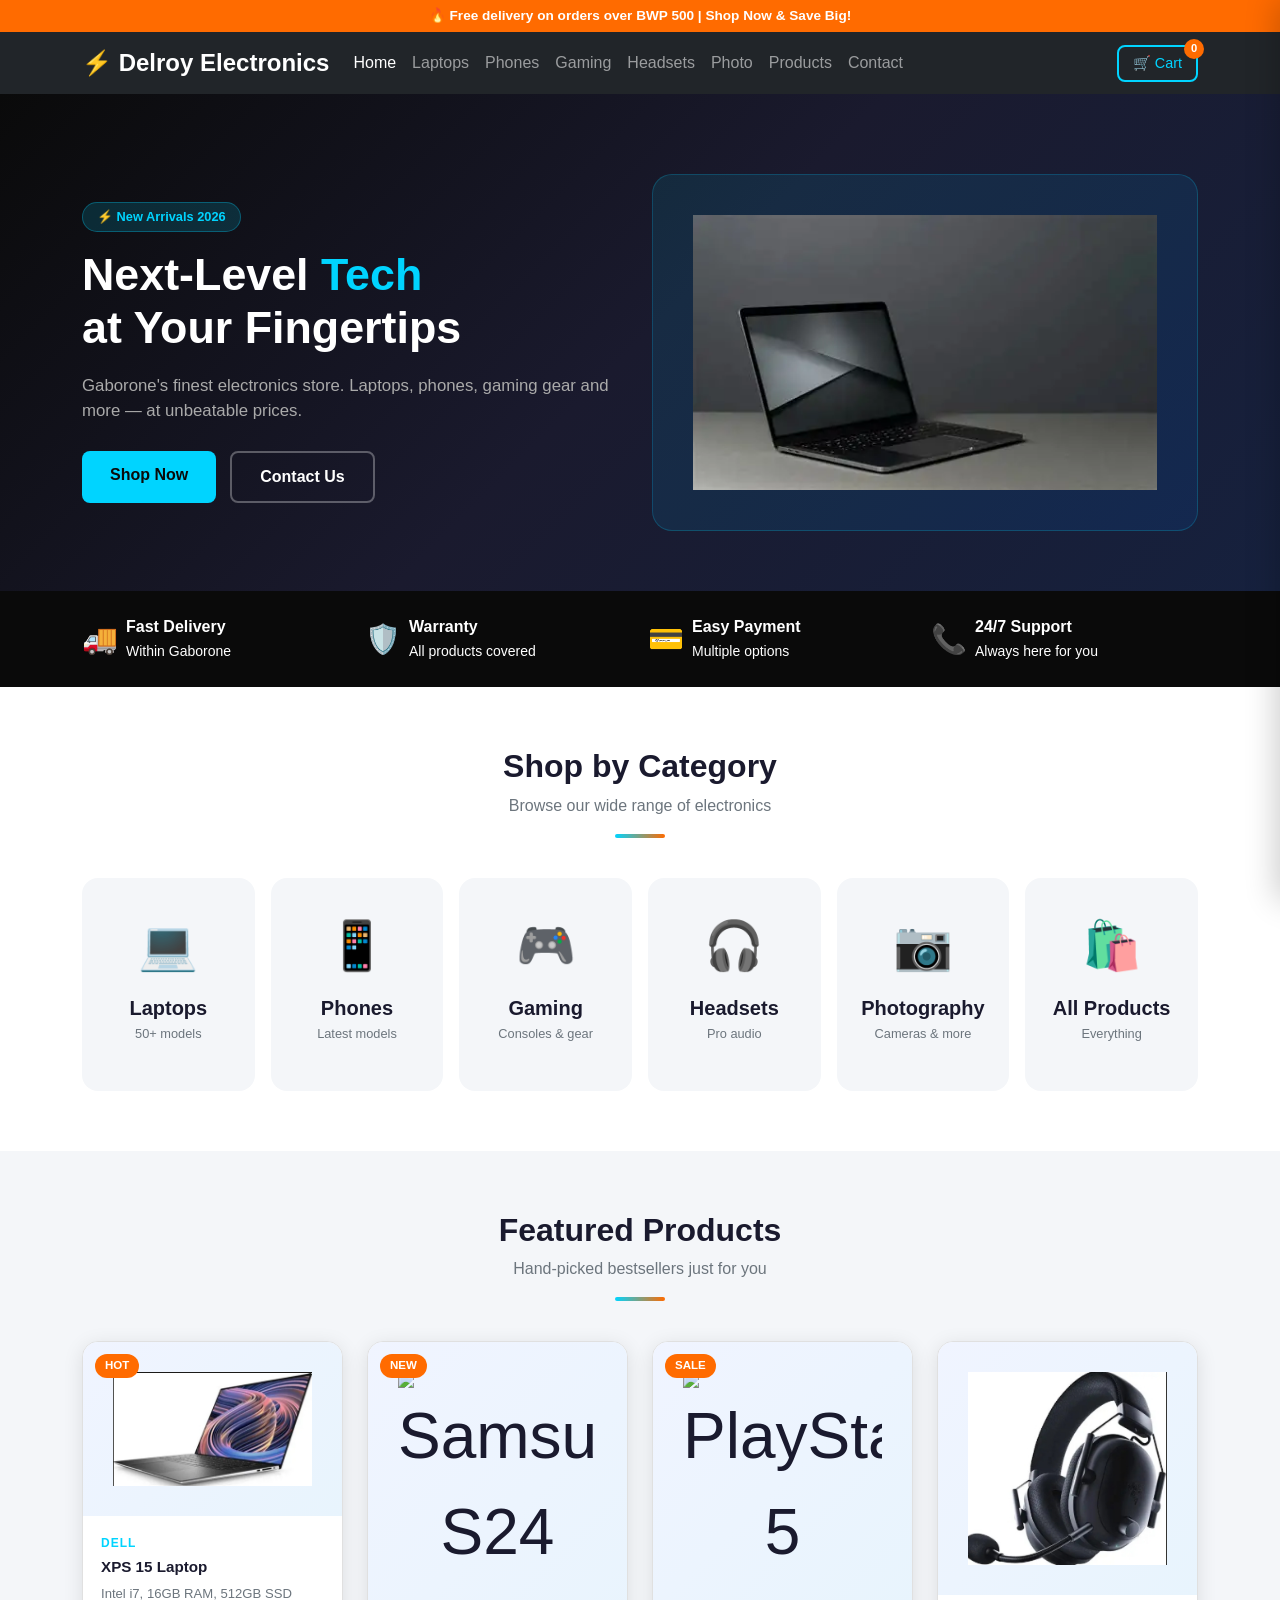
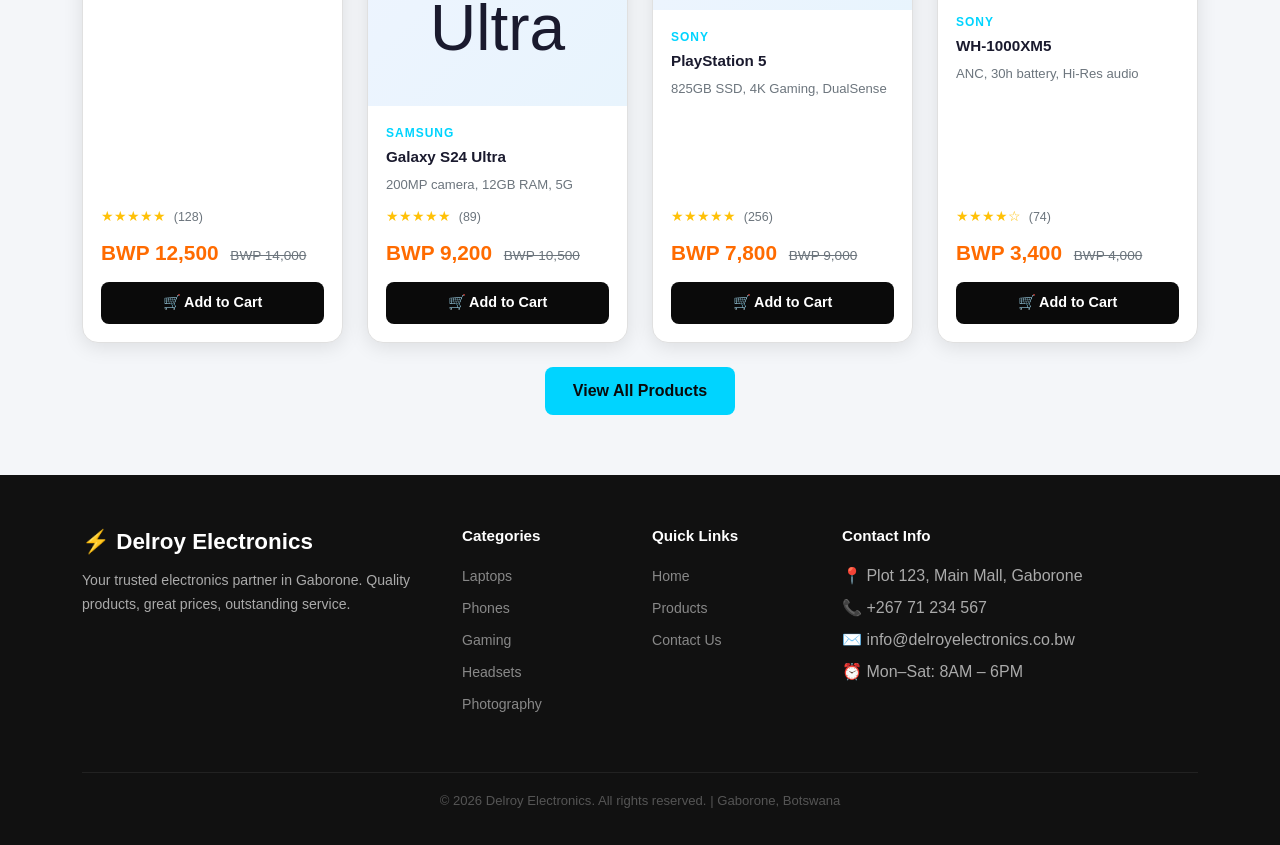
==== commit 482e918d: "commit" ====
--- a/index.html
+++ b/index.html
@@ -185,7 +185,8 @@
         <div class="col-6 col-md-4 col-lg-3">
           <div class="product-card">
             <div class="product-img">
-              📱 <span class="product-badge">NEW</span>
+              <img src="images/s24.jpg" alt="Samsung S24 Ultra" class="img-fluid">
+              <span class="product-badge">NEW</span>
             </div>
             <div class="product-body">
               <div class="product-brand">Samsung</div>
@@ -204,7 +205,8 @@
         <div class="col-6 col-md-4 col-lg-3">
           <div class="product-card">
             <div class="product-img">
-              🎮 <span class="product-badge">SALE</span>
+              <img src="images/ps5.jpg" alt="PlayStation 5" class="img-fluid">
+              <span class="product-badge">SALE</span>
             </div>
             <div class="product-body">
               <div class="product-brand">Sony</div>
@@ -222,7 +224,9 @@
 
         <div class="col-6 col-md-4 col-lg-3">
           <div class="product-card">
-            <div class="product-img">🎧</div>
+            <div class="product-img">
+              <img src="images/hg1.jpeg" alt="Sony WH-1000XM5" class="img-fluid">
+            </div>
             <div class="product-body">
               <div class="product-brand">Sony</div>
               <div class="product-name">WH-1000XM5</div>
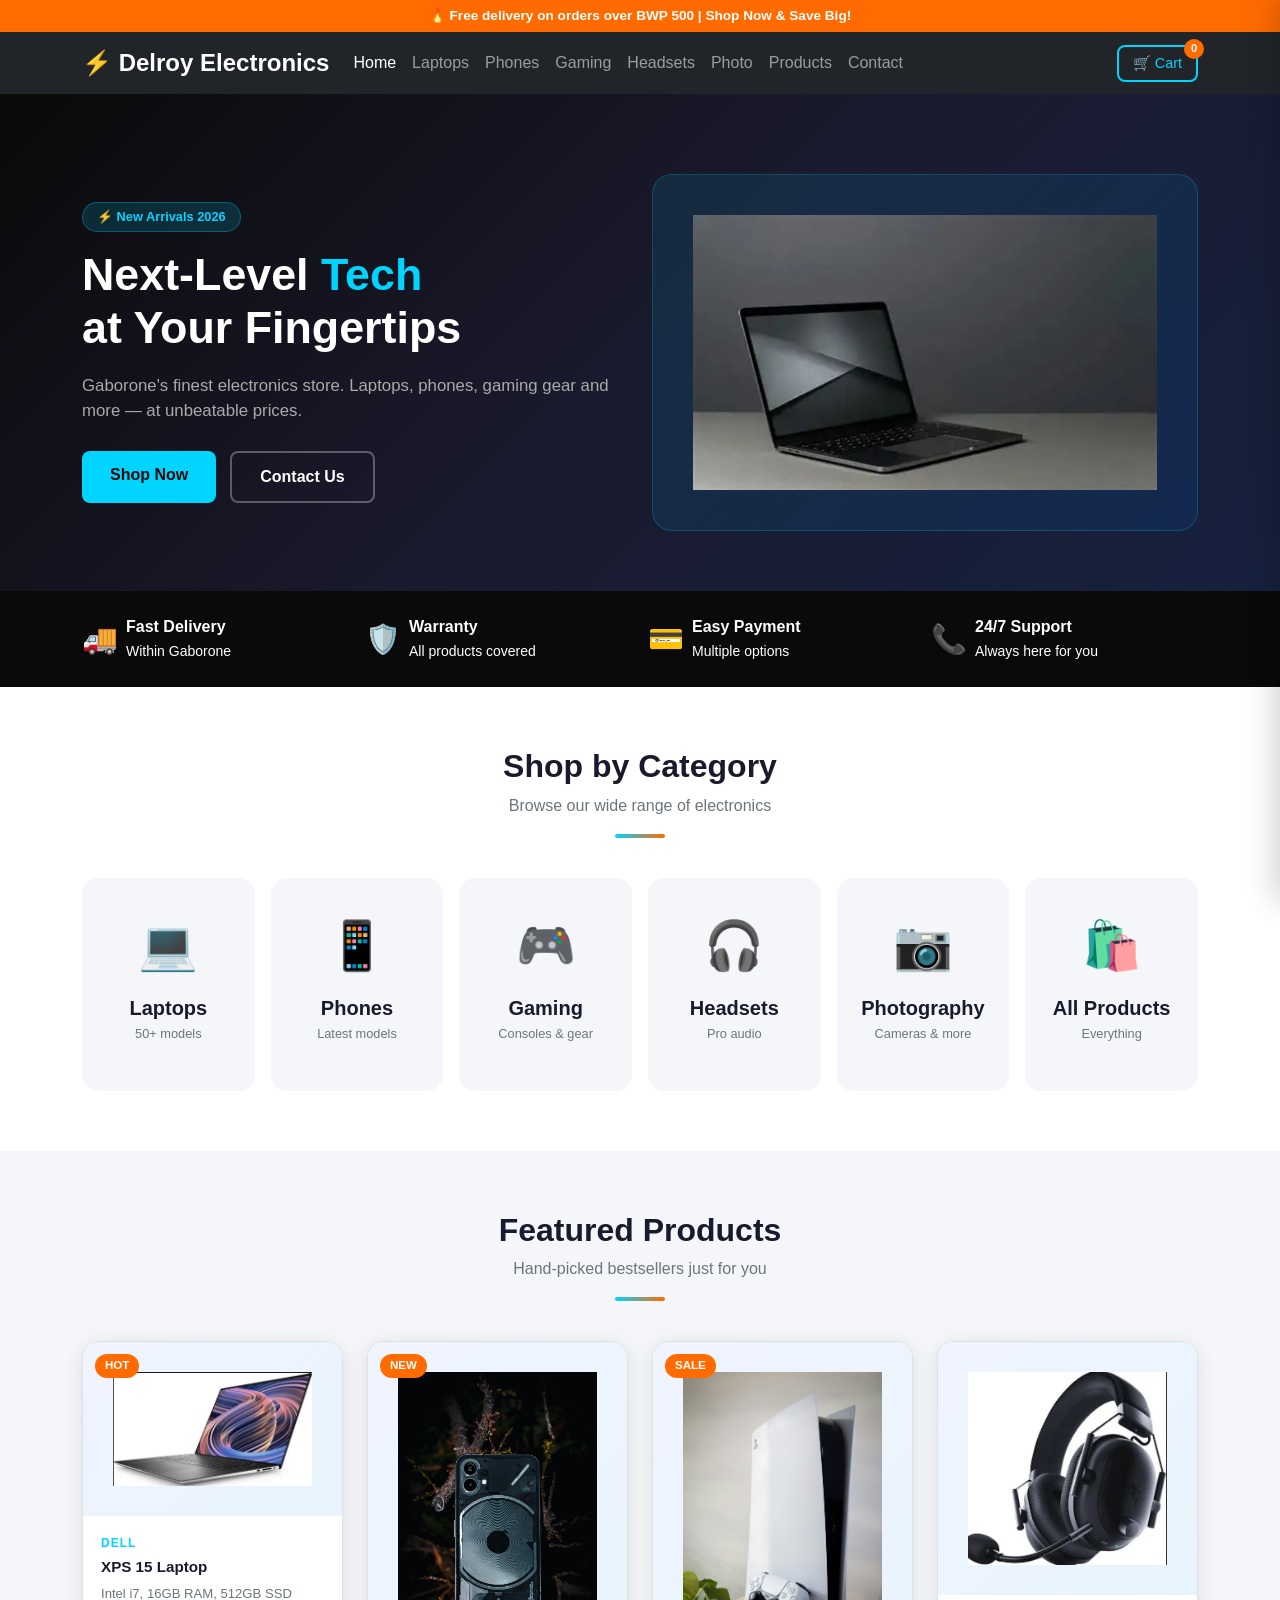
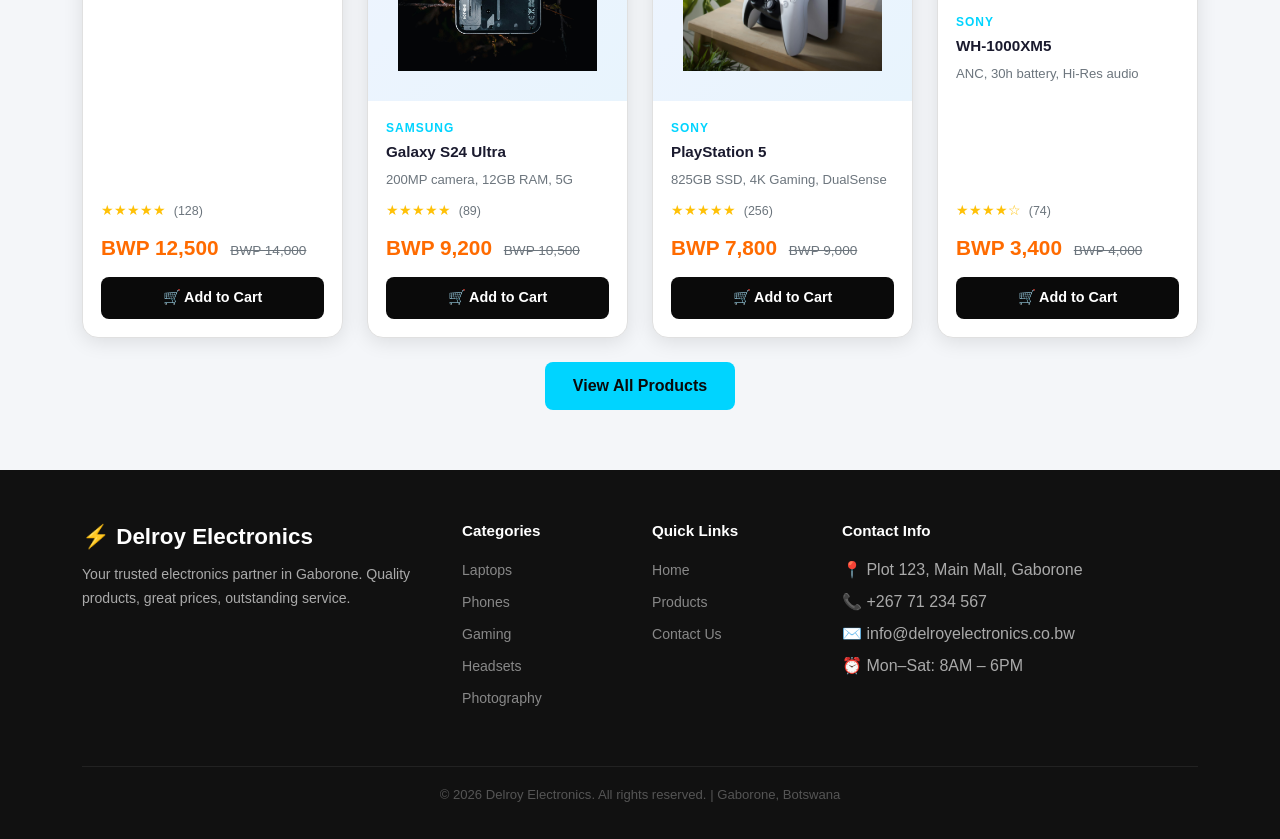
==== commit 22ecc20d: "commit" ====
--- a/index.html
+++ b/index.html
@@ -185,7 +185,7 @@
         <div class="col-6 col-md-4 col-lg-3">
           <div class="product-card">
             <div class="product-img">
-              <img src="images/s24.jpg" alt="Samsung S24 Ultra" class="img-fluid">
+              <img src="images/phone.jpg" alt="Samsung S24 Ultra" class="img-fluid">
               <span class="product-badge">NEW</span>
             </div>
             <div class="product-body">
@@ -205,7 +205,7 @@
         <div class="col-6 col-md-4 col-lg-3">
           <div class="product-card">
             <div class="product-img">
-              <img src="images/ps5.jpg" alt="PlayStation 5" class="img-fluid">
+              <img src="images/psl5.jpg" alt="PlayStation 5" class="img-fluid">
               <span class="product-badge">SALE</span>
             </div>
             <div class="product-body">
